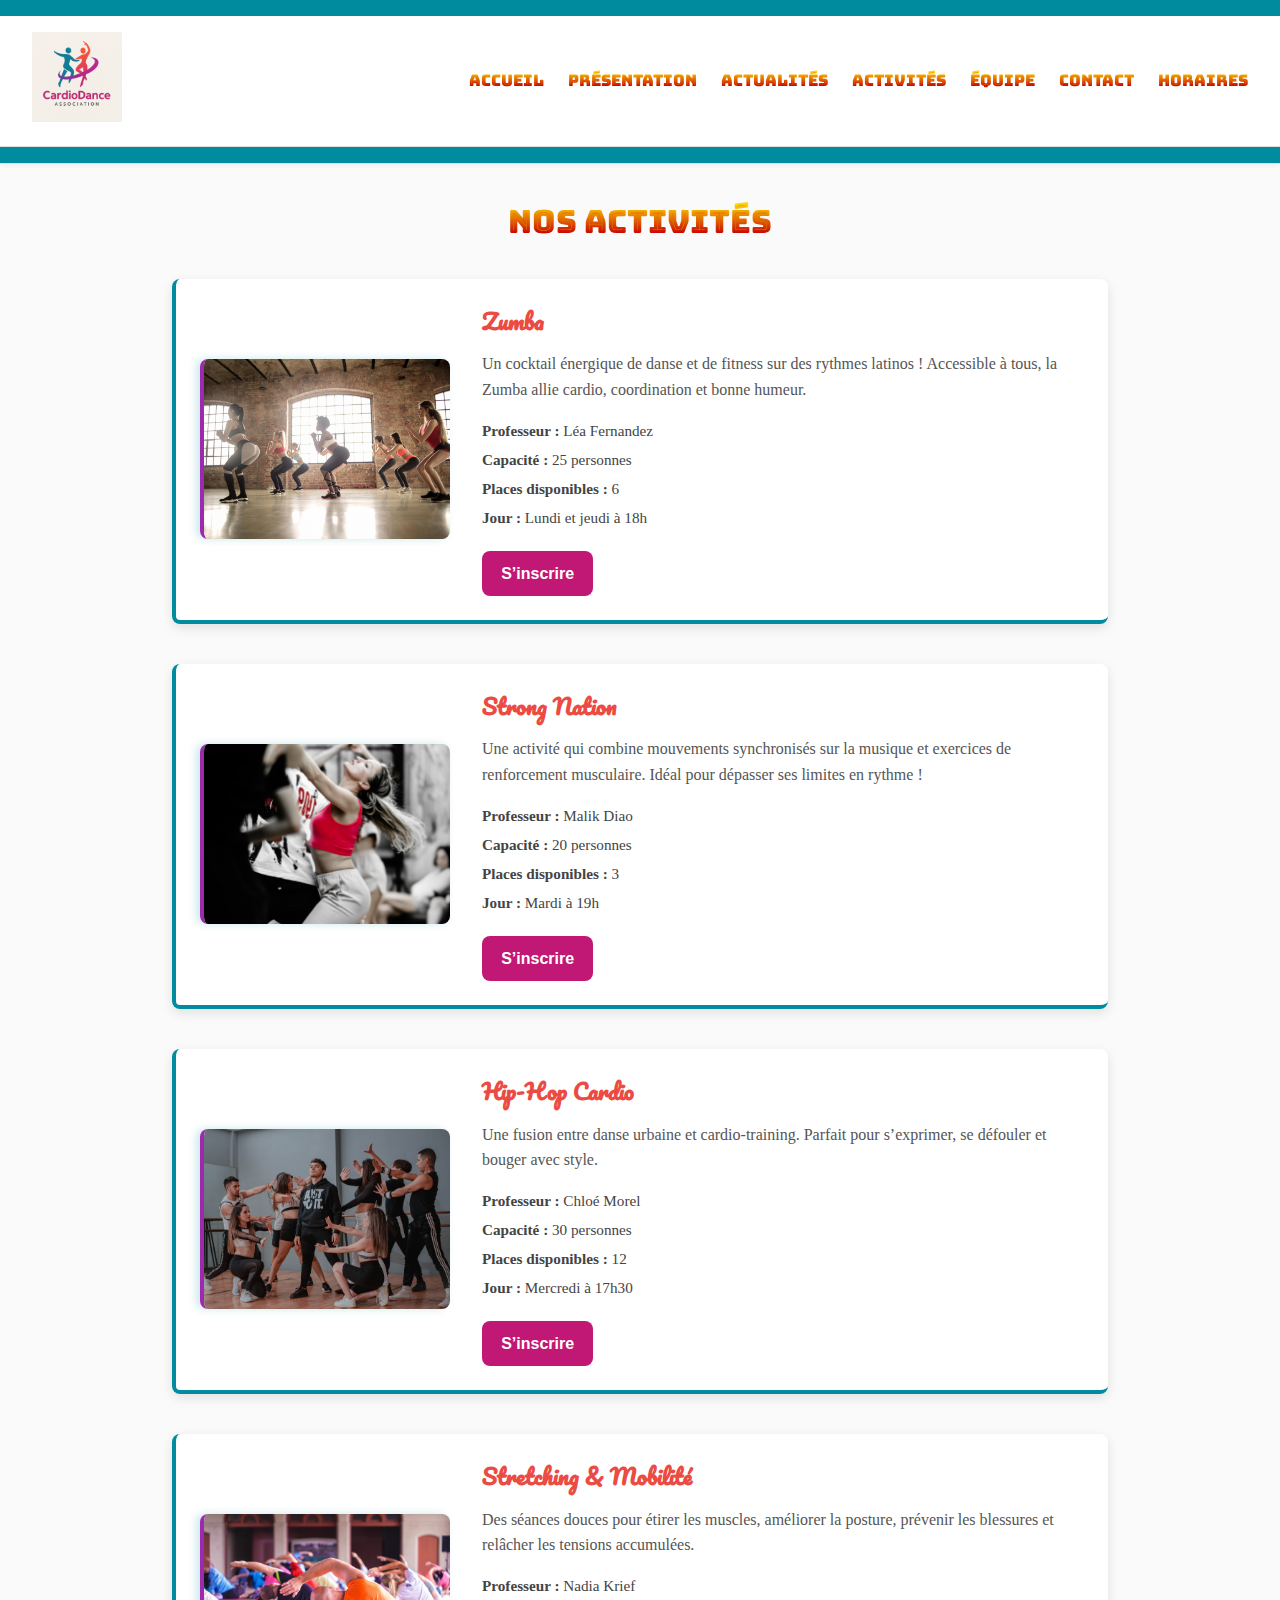
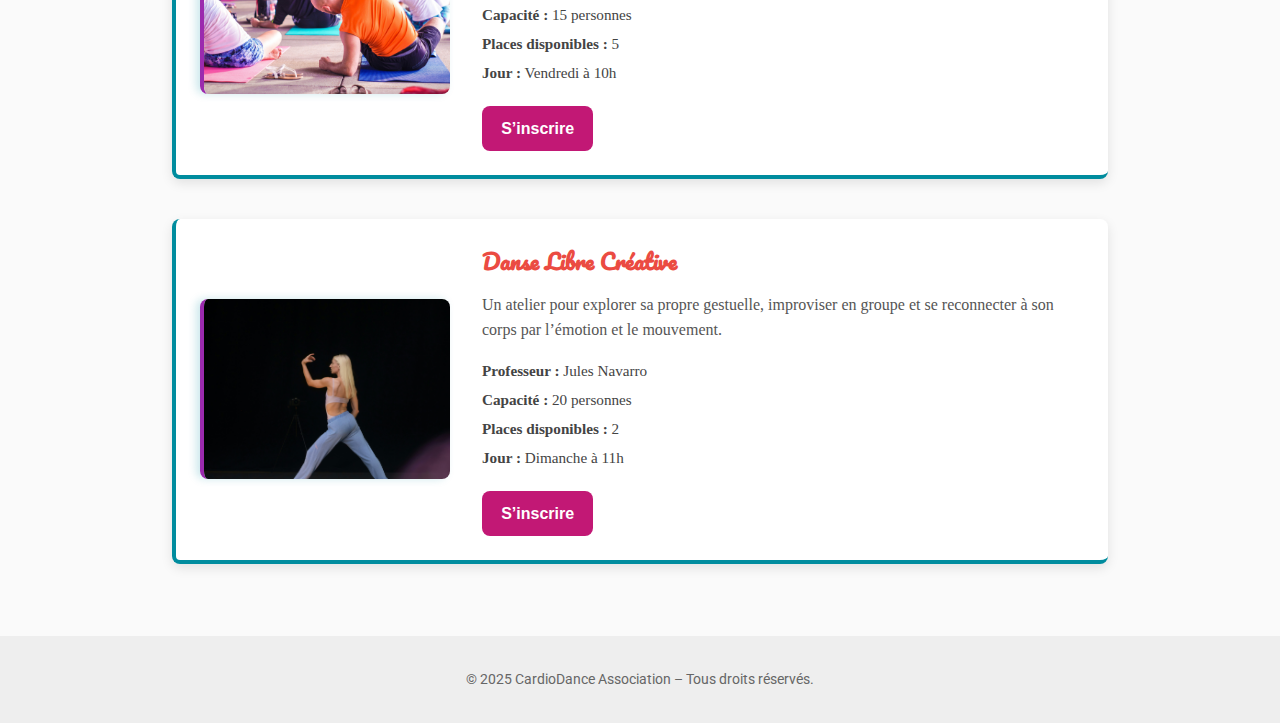
==== activites.html @ afa02e55 "Initial commit sit CardioDance" ====
<!DOCTYPE html>
<html lang="fr">
<head>
  <meta charset="UTF-8">
  <meta name="viewport" content="width=device-width, initial-scale=1.0">
  <title>Activités | CardioDance Association</title>
  <link rel="stylesheet" href="styles.css">
</head>
<body>

  <header>
    <div class="header-container">
      <a href="index.html" class="logo">
        <img src="logo.png" alt="Logo de l'association CardioDance">
      </a>
  
      <!-- Icône burger -->
      <div class="burger" id="burger">&#9776;</div>
  
      <!-- Menu -->
      <nav id="menu">
        <ul>
          <li><a href="index.html">Accueil</a></li>
          <li><a href="presentation.html">Présentation</a></li>
          <li><a href="actualites.html">Actualités</a></li>
          <li><a href="activites.html">Activités</a></li>
          <li><a href="equipe.html">Équipe</a></li>
          <li><a href="contact.html">Contact</a></li>
          <li><a href="horaire.html">Horaires</a></li>
        </ul>
      </nav>
    </div>
  </header>
  

  <main class="activites">
    <h1>Nos Activités</h1>
  
    <div class="activite" id="zumba">
      <img src="zumba.jpg" alt="Cours de Zumba">
      <div class="texte">
        <h2>Zumba</h2>
        <p>Un cocktail énergique de danse et de fitness sur des rythmes latinos ! Accessible à tous, la Zumba allie cardio, coordination et bonne humeur.</p>
        <ul>
          <li><strong>Professeur :</strong> Léa Fernandez</li>
          <li><strong>Capacité :</strong> 25 personnes</li>
          <li><strong>Places disponibles :</strong> 6</li>
          <li><strong>Jour :</strong> Lundi et jeudi à 18h</li>
        </ul>
        <a href="contact.html" class="btn-inscription">S’inscrire</a>
      </div>
    </div>
  
    <div class="activite" id="strong">
      <img src="strong.jpg" alt="Strong Nation">
      <div class="texte">
        <h2>Strong Nation</h2>
        <p>Une activité qui combine mouvements synchronisés sur la musique et exercices de renforcement musculaire. Idéal pour dépasser ses limites en rythme !</p>
        <ul>
          <li><strong>Professeur :</strong> Malik Diao</li>
          <li><strong>Capacité :</strong> 20 personnes</li>
          <li><strong>Places disponibles :</strong> 3</li>
          <li><strong>Jour :</strong> Mardi à 19h</li>
        </ul>
        <a href="contact.html" class="btn-inscription">S’inscrire</a>
      </div>
    </div>
  
    <div class="activite" id="hiphop">
      <img src="hiphop.jpg" alt="Hip-Hop Cardio">
      <div class="texte">
        <h2>Hip-Hop Cardio</h2>
        <p>Une fusion entre danse urbaine et cardio-training. Parfait pour s’exprimer, se défouler et bouger avec style.</p>
        <ul>
          <li><strong>Professeur :</strong> Chloé Morel</li>
          <li><strong>Capacité :</strong> 30 personnes</li>
          <li><strong>Places disponibles :</strong> 12</li>
          <li><strong>Jour :</strong> Mercredi à 17h30</li>
        </ul>
        <a href="contact.html" class="btn-inscription">S’inscrire</a>
      </div>
    </div>
  
    
<div class="activite" id="stretching">
      <img src="stretch.jpg" alt="Stretching & Mobilité">
      <div class="texte">
        <h2>Stretching & Mobilité</h2>
        <p>Des séances douces pour étirer les muscles, améliorer la posture, prévenir les blessures et relâcher les tensions accumulées.</p>
        <ul>
          <li><strong>Professeur :</strong> Nadia Krief</li>
          <li><strong>Capacité :</strong> 15 personnes</li>
          <li><strong>Places disponibles :</strong> 5</li>
          <li><strong>Jour :</strong> Vendredi à 10h</li>
        </ul>
        <a href="contact.html" class="btn-inscription">S’inscrire</a>
      </div>
    </div>
  
    <div class="activite" id="libre">
      <img src="danseLibre.jpg" alt="Danse Libre Créative">
      <div class="texte">
        <h2>Danse Libre Créative</h2>
        <p>Un atelier pour explorer sa propre gestuelle, improviser en groupe et se reconnecter à son corps par l’émotion et le mouvement.</p>
        <ul>
          <li><strong>Professeur :</strong> Jules Navarro</li>
          <li><strong>Capacité :</strong> 20 personnes</li>
          <li><strong>Places disponibles :</strong> 2</li>
          <li><strong>Jour :</strong> Dimanche à 11h</li>
        </ul>
        <a href="contact.html" class="btn-inscription">S’inscrire</a>
      </div>
    </div>
  
  </main>
  

  <footer>
    <p>&copy; 2025 CardioDance Association – Tous droits réservés.</p>
  </footer>
  <script>
    const burger = document.getElementById('burger');
    const menu = document.getElementById('menu');
  
    burger.addEventListener('click', () => {
      menu.classList.toggle('show');
    });
  </script>
</body>
</html>
---- styles.css ----
/* Importation des polices */
@import url('https://fonts.googleapis.com/css2?family=Bungee+Spice&family=Pacifico&family=Monoton&family=Roboto&display=swap');

 



* {
  margin: 0;
  padding: 0;
  box-sizing: border-box;
}

body {
  font-family: 'Roboto', sans-serif;
  background-color: #fafafa;
  color: #333;
  line-height: 1.6;
}

/* tête */
header {
  background-color: #008C9E;
  border-bottom: 1px solid #ddd;
  padding: 1rem 0;
  box-shadow: 0 2px 4px rgba(0,0,0,0.05);
}


.intro {
  text-align: center;
  padding: 4rem 2rem;
  background-color: #fafafa;
  border-top: 4px solid #ccc;
  border-bottom: 4px solid #ccc;
}

.intro h1 {
  font-size: 2.5rem;
  margin-bottom: 1rem;
  font-family: 'Bungee Spice', cursive;
  color: #C5297A;
}

.intro p {
  font-family: 'Bungee', cursive;
  max-width: 700px;
  margin: 0.5rem auto;
  font-size: 1.1rem;
}

/* btn "Lire plus" */
.read-more {
  display: inline-block;
  margin-top: 1.5rem;
  color: #C5297A;
  text-decoration: none;
  font-weight: bold;
  border-bottom: 2px solid transparent;
  transition: all 0.3s ease;
}

.read-more:hover {
  color: #EB4B42;
  border-color: #aaa;
}
.introduction h1 {
  font-size: 2.5rem;
  margin-bottom: 1rem;
  font-family: 'Bungee Spice', cursive;
  color: #C5297A;
}
.introduction {
  text-align: center;
  padding: 4rem 2rem;
  background-color: #fafafa;
  border-top: 4px solid #ccc;
  border-bottom: 4px solid #ccc;
}
.introduction p {
  font-family: 'Bungee', cursive;
  max-width: 700px;
  margin: 0.5rem auto;
  font-size: 1.1rem;
}

footer {
  text-align: center;
  padding: 2rem 1rem;
  background-color: #eee;
  font-size: 0.9rem;
  color: #666;
}
.header-container {
    display: flex;
    align-items: center;
    justify-content: space-between;
    padding: 1rem 2rem;
    background-color: #fff;
    border-bottom: 1px solid #ddd;
  }
  
  .logo img {
    height: 90px;
    max-width: 100%;
  }
  
  nav ul {
    list-style: none;
    display: flex;
    gap: 1.5rem;
    justify-content: center; /* Ajoute-le ici si tu veux centrer le menu */
  }
  
  nav a {
    text-decoration: none;
    color: #444;
    font-weight: bold;
    font-family: 'Bungee Spice', cursive;
    transition: color 0.3s;
  }
  
  nav a:hover {
    color: #999;
  }
  .actualites {
    max-width: 1000px;
    margin: 0 auto;
    padding: 2rem;
  }
  
  .actualites h1 {
    font-size: 2rem;
    margin-bottom: 2rem;
    text-align: center;
    font-family: 'Bungee Spice', sans-serif;
  }
  .actualites h2 {
    font-family: 'Pacifico', cursive ;
    color: #EB4B42;
  }
  .actualite {
    display: flex;
    align-items: flex-start;
    gap: 2rem;
    margin-bottom: 2.5rem;
    background-color: #fff;
    padding: 1.5rem;
    border-left: 4px solid #008C9E;
    border-bottom: 4px solid #008C9E;
    border-bottom-left-radius: 10px;
    border-top-left-radius: 10px;
    box-shadow: 0 4px 12px rgba(0,0,0,0.05);
  }
  .actualite-date {
    display: block;
    font-family: 'Roboto', sans-serif;
    font-size: 0.9rem;
    color: #888;
    margin-bottom: 0.5rem;
  }
  
  .actualite img {
    width: 250px;
    height: 180px;
    object-fit: cover;
    border-left: 4px solid #9B2AAE; 
    border-radius: 11px;
    flex-shrink: 0;
    padding-left: 4px; 
    box-shadow: -6px 4px 12px rgba(155, 42, 174, 0.2);
  }
  
  .actualite .texte,
  .activite .texte {
    flex: 1;
  }
  .pagination ul {
    list-style: none;
    text-align: center;
    margin-top: 2rem;
  }
  
  .pagination li {
    display: inline-block;
    margin: 0 0.25rem;
  }
  
  .pagination a {
    display: block;
    padding: 0.5rem 0.75rem;
    font-family: 'Roboto', sans-serif;
    color: #008C9E;
    text-decoration: none;
    border: 1px solid #ddd;
    border-radius: 4px;
    transition: background 0.2s, color 0.2s;
  }
  
  .pagination a:hover {
    background-color: #f0f0f0;
  }
  
  .pagination a.active {
    background-color: #008C9E;
    color: #fff;
    border-color: #008C9E;
  }
  
  
  @media screen and (max-width: 768px) {
    .actualite,
    .activite {
      flex-direction: column;
      align-items: center;
      text-align: center;
    }
  
    .actualite img,
    .activite img {
      width: 100%;
      height: auto;
    }
  
    .actualite .texte {
      margin-top: 1rem;
      text-align: left;
      padding: 0 1rem;
    }
  
    .actualite h2 {
      font-family: 'Pacifico', cursive;
      font-size: 1.8rem;
      color: #c21875;
      margin-bottom: 1rem;
    }
    
  }
  
  
  .actualite p {
    font-family: 'Bungee', cursive;
    font-size: 1rem;
    color: #555;
  }
  
  .activites {
    max-width: 1000px;
    margin: 0 auto;
    padding: 2rem;
  }
  
  .activites h1 {
    font-size: 2rem;
    margin-bottom: 2rem;
    text-align: center;
    font-family: 'Bungee Spice', cursive;
    color: #222;
  }
  
  .activite {
    display: flex;
    align-items: center; 
    gap: 2rem;
    margin-bottom: 2.5rem;
    background-color: #fff;
    padding: 1.5rem;
    border-left: 4px solid #008C9E;
    border-bottom: 4px solid #008C9E;
    border-radius: 8px;
    box-shadow: 0 4px 12px rgba(0, 0, 0, 0.1);
  }
  
  .activite img {
    width: 250px;
    height: 180px;
    object-fit: cover;
    border-left: 4px solid #9B2AAE; 
    border-radius: 8px;
    flex-shrink: 0;
    box-shadow: -4px 0 8px rgba(0, 140, 158, 0.2); 
  }
 
  
  
  .activite h2 {
    font-size: 1.4rem;
    margin-bottom: 0.8rem;
    font-family: 'Pacifico', cursive;
    color: #EB4B42;
  }
  
  .activite p {
    font-size: 1rem;
    font-family: 'bungee', cursive;
    color: #555;
  }
  
  .texte ul {
    list-style: none;
    padding: 0;
    margin-top: 1rem;
  }
  
  .texte ul li {
    font-family: 'Bungee', cursive;
    font-size: 0.95rem;
    color: #444;
    margin-bottom: 0.3rem;
  }
  :root {
    --couleur-principale: #c21875;
    --couleur-principale-hover: #a0105f;
  }
  
  .btn-inscription {
    display: inline-block;
    margin-top: 1rem;
    padding: 0.6rem 1.2rem;
    background-color: var(--couleur-principale);
    color: #fff;
    text-decoration: none;
    border-radius: 8px;
    font-weight: bold;
    font-family: 'Montserrat', sans-serif;
    transition: background-color 0.3s ease;
  }
  
  .btn-inscription:hover {
    background-color: #EB4B42;
  }
  .equipe {
    max-width: 1000px;
    margin: 0 auto;
    padding: 2rem;
    text-align: center;
  }
  .equipe h1 {
    font-family: 'Bungee Spice', cursive;
  }
  .equipe h3 {
    font-family: 'Pacifico', cursive;
    color: #EB4B42;
  }
  .equipe p {
    font-family: 'Bungee', cursive;
  }
  .grille-equipe {
    display: grid;
    grid-template-columns: repeat(auto-fit, minmax(250px, 1fr));
    gap: 2rem;
  }
  
  .membre {
    background-color: #fff;
    padding: 1rem;
    border-left: 4px solid #008C9E;
    border-bottom: 4px solid #008C9E;
    border-radius: 10px;
    cursor: pointer;
    box-shadow: 0 2px 6px rgba(0,0,0,0.05);
    transition: transform 0.2s;
  }
  
  .membre:hover {
    transform: scale(1.03);
  }
  
  .membre img {
    width: 100%;
    height: 250px;
    object-fit: cover;
    border-bottom: 4px solid #9B2AAE;
    border-radius: 8px;
    box-shadow: 0 4px 12px rgba(0, 0, 0, 0.1);
  }
  
  .modal {
    position: fixed;
    top: 0; left: 0; right: 0; bottom: 0;
    background-color: rgba(0,0,0,0.6);
    display: none;
    justify-content: center;
    align-items: center;
    z-index: 9999;
  }
  
  .modal-content {
    background: white;
    padding: 2rem;
    max-width: 600px;
    border-left: 4px solid #008C9E;
    border-bottom: 4px solid #008C9E;
    border-radius: 12px;
    position: relative;
    text-align: center;
    animation: fadeIn 0.3s ease-in-out;
  }
  
  .modal-content img {
    width: 100%;
    max-height: 300px;
    object-fit: cover;
    border-left: 4px solid #9B2AAE;
    border-radius: 10px;
    margin-bottom: 1rem;
    box-shadow: 0 4px 12px rgba(0, 0, 0, 0.1);
  }
  
  .modal-content h2 {
    margin: 0.5rem 0;
    font-family: 'Pacifico', cursive;
    color: var(--couleur-principale);
  }
  .modal-content p {
    font-family: 'Bungee', cursive;
  }
  
  .close {
    position: absolute;
    top: 10px;
    right: 20px;
    font-size: 2rem;
    cursor: pointer;
    color: #888;
  }
  
  @keyframes fadeIn {
    from { opacity: 0; transform: scale(0.95); }
    to { opacity: 1; transform: scale(1); }
  }
  .video-accueil {
    max-width: 600px;
    margin: 2rem auto;
    border: 8px solid #008C9E; 
    border-radius: 12px;
    overflow: hidden;
    box-shadow: 0 4px 12px rgba(0, 0, 0, 0.1);
  }
  
  .video-accueil video {
    width: 100%;
    height: auto;
    display: block;
  }
  .contact {
    max-width: 1000px;
    margin: 0 auto;
    padding: 2rem;
  }
  
  .contact h1 {
    text-align: center;
    margin-bottom: 2rem;
    font-family: 'Bungee Spice', cursive;
    color: #222;
  }
  
  .contact-container {
    display: flex;
    flex-wrap: wrap;
    gap: 2rem;
    justify-content: space-between;
  }
  
  .formulaire-contact {
    flex: 1;
    min-width: 300px;
    display: flex;
    flex-direction: column;
  }
  
  .formulaire-contact label {
    margin: 0.5rem 0 0.2rem;
    font-weight: bold;
  }
  
  .formulaire-contact input,
  .formulaire-contact textarea {
    padding: 0.6rem;
    border: 1px solid #ccc;
    border-radius: 8px;
    font-family: 'Roboto', sans-serif;
  }
  
  .formulaire-contact button {
    margin-top: 1rem;
    padding: 0.7rem;
    background-color: var(--couleur-principale);
    color: white;
    border: none;
    border-radius: 8px;
    font-weight: bold;
    cursor: pointer;
    transition: background-color 0.3s ease;
  }
  
  .formulaire-contact button:hover {
    background-color: #EB4B42;
  }
  
  .infos-contact {
    flex: 1;
    min-width: 300px;
  }
  
  .map-container {
    margin-top: 1rem;
      border-left: 4px solid #008C9E;
  border-bottom: 4px solid #008C9E;
    border-radius: 10px;
    overflow: hidden;
    box-shadow: 0 2px 8px rgba(0,0,0,0.1);
  }
  .planning {
    max-width: 1000px;
    margin: 0 auto;
    padding: 2rem;
    text-align: center;
  }
  
  .planning h1 {
    font-family: 'Bungee Spice', cursive;
    color: #222;
    margin-bottom: 2rem;
  }
  
  .planning-grille {
    display: grid;
    grid-template-columns: repeat(auto-fit, minmax(250px, 1fr));
    gap: 1.5rem;
  }
  
  .jour {
    background-color: #fff;
    border-left: 4px solid #008C9E;
    border-bottom: 4px solid #008C9E;
    border-radius: 12px;
    box-shadow: 0 2px 10px rgba(0,0,0,0.05);
    padding: 1.5rem;
    display: flex;
    flex-direction: column;
    justify-content: space-between;
  }
  
  .jour h2 {
    font-size: 1.2rem;
    color: var(--couleur-principale);
    font-family: 'Montserrat', sans-serif;
    margin-bottom: 0.5rem;
  }
  
  .jour p {
    color: #555;
    margin-bottom: 1rem;
  }
  
  .btn-jour {
    padding: 0.5rem 1rem;
    background-color: var(--couleur-principale);
    color: white;
    text-decoration: none;
    border-radius: 8px;
    font-weight: bold;
    transition: background-color 0.3s ease;
  }
  
  .btn-jour:hover {
    background-color: var(--couleur-principale-hover);
  }
  .burger {
    display: none;
    font-size: 2rem;
    cursor: pointer;
    color: var(--couleur-principale);
  }
  
  /* Par défaut, le menu est visible */
  nav ul {
    display: flex;
    gap: 1.5rem;
    list-style: none;
  }
  
  /* Responsive burger menu */
  @media screen and (max-width: 768px) {
    .burger {
      display: block;
    }
  
    nav {
      display: none;
      width: 100%;
    }
  
    nav.show {
      display: block;
    }
  
    nav ul {
      flex-direction: column;
      align-items: center;
      padding: 1rem 0;
    }
  
    .header-container {
      flex-direction: column;
      align-items: center;
    }
  }
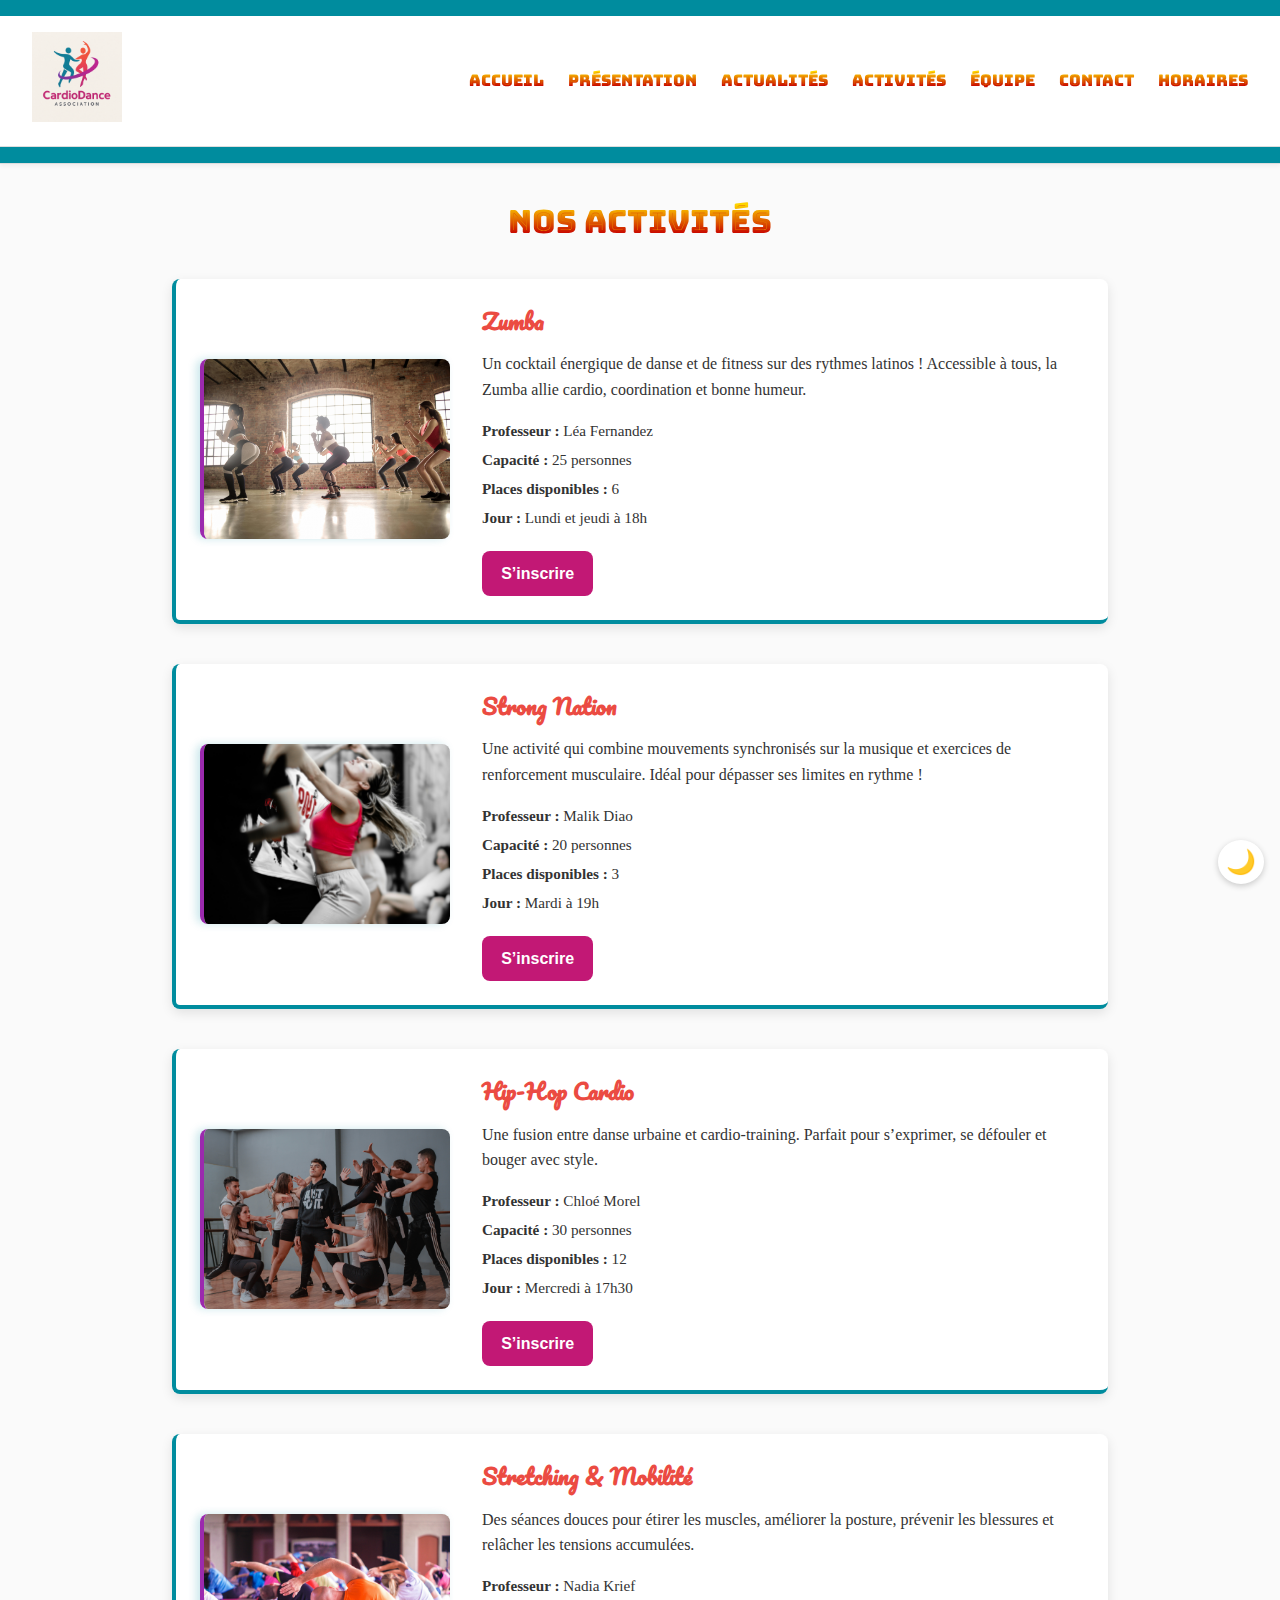
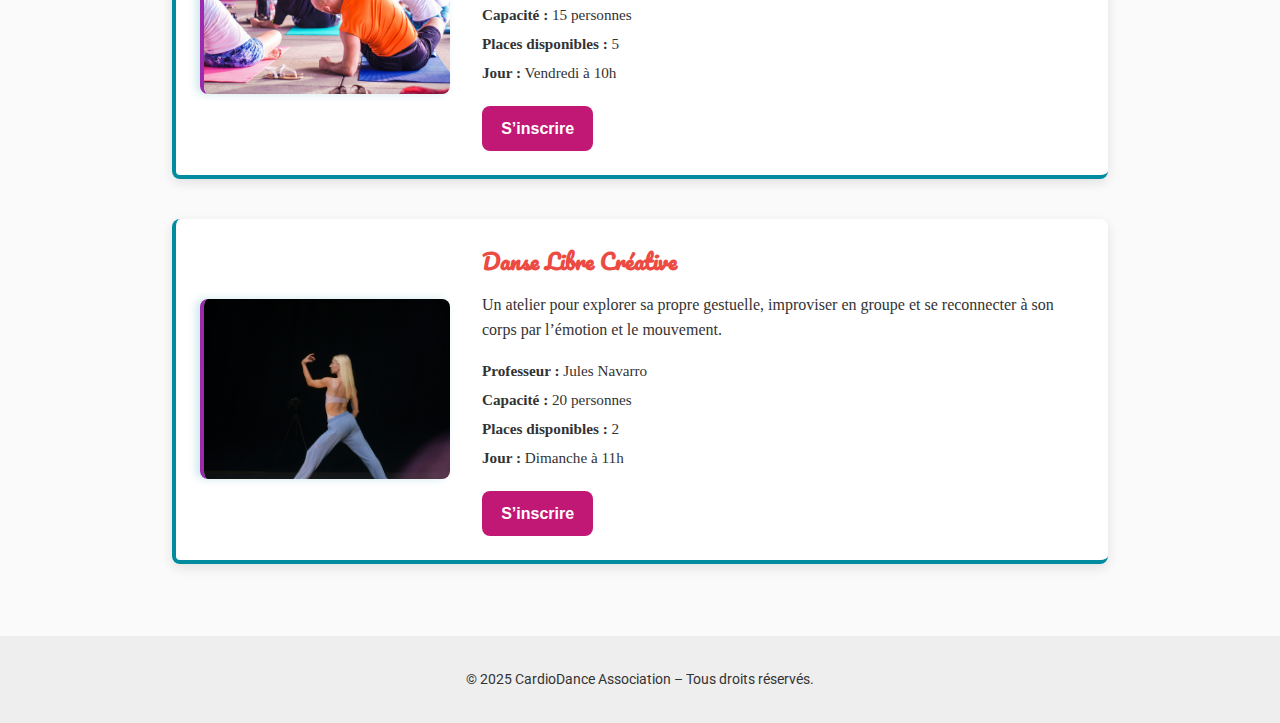
==== commit 5e74a17e: "pagination, mode sombre et correction version mobile" ====
--- a/activites.html
+++ b/activites.html
@@ -4,12 +4,16 @@
   <meta charset="UTF-8">
   <meta name="viewport" content="width=device-width, initial-scale=1.0">
   <title>Activités | CardioDance Association</title>
+  <link href="https://fonts.googleapis.com/css2?family=Bungee+Spice&family=Pacifico&family=Monoton&family=Roboto&display=swap" rel="stylesheet">
   <link rel="stylesheet" href="styles.css">
 </head>
 <body>
 
   <header>
     <div class="header-container">
+
+      <button id="theme-toggle" aria-label="Basculer le thème">🌙</button>
+
       <a href="index.html" class="logo">
         <img src="logo.png" alt="Logo de l'association CardioDance">
       </a>
@@ -126,5 +130,7 @@
       menu.classList.toggle('show');
     });
   </script>
+
+<script src="theme.js"></script>
 </body>
 </html>
--- a/styles.css
+++ b/styles.css
@@ -1,9 +1,37 @@
-/* Importation des polices */
 @import url('https://fonts.googleapis.com/css2?family=Bungee+Spice&family=Pacifico&family=Monoton&family=Roboto&display=swap');
 
  
 
 
+:root {
+  --rose-cardio:           #C5297A;
+  --rouge-vif:             #EB4B42;
+  --turquoise:             #008C9E;
+  --violet:                #9B2AAE;
+
+  --couleur-principale:       #c21875;
+  --couleur-principale-hover: #a0105f;
+
+  --border:       #aaa;
+  --border-light: #ddd;
+  --border-muted: #f0f0f0;
+  --text-muted:   #888;
+
+  --bg:        #fafafa;
+  --text:      #333;
+  --header-bg: var(--turquoise);
+  --card-bg:   #fff;
+  --footer-bg: #eee;
+  /* tu peux ajouter ici d’autres variables comme --border, --shadow, etc. */
+}
+
+.dark-mode {
+  --bg:        #1e1e1e;
+  --text:      #eee;
+  --header-bg: #005f6b;
+  --card-bg:   #2a2a2a;
+  --footer-bg: #222;
+}
 
 * {
   margin: 0;
@@ -13,15 +41,15 @@
 
 body {
   font-family: 'Roboto', sans-serif;
-  background-color: #fafafa;
-  color: #333;
+  background-color: var(--bg);
+  color: var(--text);
   line-height: 1.6;
 }
 
 /* tête */
 header {
-  background-color: #008C9E;
-  border-bottom: 1px solid #ddd;
+  background-color: var(--header-bg);
+  border-bottom: 1px solid var(--border-light);
   padding: 1rem 0;
   box-shadow: 0 2px 4px rgba(0,0,0,0.05);
 }
@@ -30,16 +58,16 @@
 .intro {
   text-align: center;
   padding: 4rem 2rem;
-  background-color: #fafafa;
-  border-top: 4px solid #ccc;
-  border-bottom: 4px solid #ccc;
+  background-color: var(--card-bg);
+  border-top: 4px solid var(--border);
+  border-bottom: 4px solid var(--border);
 }
 
 .intro h1 {
   font-size: 2.5rem;
   margin-bottom: 1rem;
   font-family: 'Bungee Spice', cursive;
-  color: #C5297A;
+  color: var(--rose-cardio);
 }
 
 .intro p {
@@ -53,7 +81,7 @@
 .read-more {
   display: inline-block;
   margin-top: 1.5rem;
-  color: #C5297A;
+  color: var(--rose-cardio);
   text-decoration: none;
   font-weight: bold;
   border-bottom: 2px solid transparent;
@@ -61,21 +89,22 @@
 }
 
 .read-more:hover {
-  color: #EB4B42;
-  border-color: #aaa;
+  color: var(--rouge-vif);
+  border-color: var(--border);
+}
+
+.introduction {
+  text-align: center;
+  padding: 4rem 2rem;
+  background-color: var(--bg);
+  border-top: 4px solid var(--border);
+  border-bottom: 4px solid var(--border);
 }
 .introduction h1 {
   font-size: 2.5rem;
   margin-bottom: 1rem;
   font-family: 'Bungee Spice', cursive;
-  color: #C5297A;
-}
-.introduction {
-  text-align: center;
-  padding: 4rem 2rem;
-  background-color: #fafafa;
-  border-top: 4px solid #ccc;
-  border-bottom: 4px solid #ccc;
+  color: var(--rose-cardio);
 }
 .introduction p {
   font-family: 'Bungee', cursive;
@@ -87,17 +116,17 @@
 footer {
   text-align: center;
   padding: 2rem 1rem;
-  background-color: #eee;
+  background-color: var(--footer-bg);
   font-size: 0.9rem;
-  color: #666;
+  color: var(--text);
 }
 .header-container {
     display: flex;
     align-items: center;
     justify-content: space-between;
     padding: 1rem 2rem;
-    background-color: #fff;
-    border-bottom: 1px solid #ddd;
+    background-color: var(--card-bg);
+    border-bottom: 1px solid var(--border-light);
   }
   
   .logo img {
@@ -109,12 +138,12 @@
     list-style: none;
     display: flex;
     gap: 1.5rem;
-    justify-content: center; /* Ajoute-le ici si tu veux centrer le menu */
+    justify-content: center; 
   }
   
   nav a {
     text-decoration: none;
-    color: #444;
+    color: var(--text);
     font-weight: bold;
     font-family: 'Bungee Spice', cursive;
     transition: color 0.3s;
@@ -134,20 +163,21 @@
     margin-bottom: 2rem;
     text-align: center;
     font-family: 'Bungee Spice', sans-serif;
+    color: var(--text);
   }
   .actualites h2 {
     font-family: 'Pacifico', cursive ;
-    color: #EB4B42;
+    color: var(--rouge-vif);
   }
   .actualite {
     display: flex;
     align-items: flex-start;
     gap: 2rem;
     margin-bottom: 2.5rem;
-    background-color: #fff;
+    background-color: var(--card-bg);
     padding: 1.5rem;
-    border-left: 4px solid #008C9E;
-    border-bottom: 4px solid #008C9E;
+    border-left: 4px solid var(--turquoise);
+    border-bottom: 4px solid var(--turquoise);
     border-bottom-left-radius: 10px;
     border-top-left-radius: 10px;
     box-shadow: 0 4px 12px rgba(0,0,0,0.05);
@@ -156,7 +186,7 @@
     display: block;
     font-family: 'Roboto', sans-serif;
     font-size: 0.9rem;
-    color: #888;
+    color: var(--text-muted);
     margin-bottom: 0.5rem;
   }
   
@@ -164,7 +194,7 @@
     width: 250px;
     height: 180px;
     object-fit: cover;
-    border-left: 4px solid #9B2AAE; 
+    border-left: 4px solid var(--violet); 
     border-radius: 11px;
     flex-shrink: 0;
     padding-left: 4px; 
@@ -190,21 +220,21 @@
     display: block;
     padding: 0.5rem 0.75rem;
     font-family: 'Roboto', sans-serif;
-    color: #008C9E;
+    color: var(--turquoise);
     text-decoration: none;
-    border: 1px solid #ddd;
+    border: 1px solid var(--border-light);
     border-radius: 4px;
     transition: background 0.2s, color 0.2s;
   }
   
   .pagination a:hover {
-    background-color: #f0f0f0;
+    background-color: var(--border-muted);
   }
   
   .pagination a.active {
-    background-color: #008C9E;
-    color: #fff;
-    border-color: #008C9E;
+    background-color: var(--turquoise);
+    color: var(--card-bg);
+    border-color: var(--turquoise);
   }
   
   
@@ -231,7 +261,7 @@
     .actualite h2 {
       font-family: 'Pacifico', cursive;
       font-size: 1.8rem;
-      color: #c21875;
+      color:var(--rose-cardio);
       margin-bottom: 1rem;
     }
     
@@ -241,7 +271,7 @@
   .actualite p {
     font-family: 'Bungee', cursive;
     font-size: 1rem;
-    color: #555;
+    color: var(--text);
   }
   
   .activites {
@@ -255,7 +285,7 @@
     margin-bottom: 2rem;
     text-align: center;
     font-family: 'Bungee Spice', cursive;
-    color: #222;
+    color: var(--text);
   }
   
   .activite {
@@ -263,10 +293,10 @@
     align-items: center; 
     gap: 2rem;
     margin-bottom: 2.5rem;
-    background-color: #fff;
+    background-color:var(--card-bg);
     padding: 1.5rem;
-    border-left: 4px solid #008C9E;
-    border-bottom: 4px solid #008C9E;
+    border-left: 4px solid var(--turquoise);
+    border-bottom: 4px solid var(--turquoise);
     border-radius: 8px;
     box-shadow: 0 4px 12px rgba(0, 0, 0, 0.1);
   }
@@ -275,7 +305,7 @@
     width: 250px;
     height: 180px;
     object-fit: cover;
-    border-left: 4px solid #9B2AAE; 
+    border-left: 4px solid var(--violet); 
     border-radius: 8px;
     flex-shrink: 0;
     box-shadow: -4px 0 8px rgba(0, 140, 158, 0.2); 
@@ -287,13 +317,13 @@
     font-size: 1.4rem;
     margin-bottom: 0.8rem;
     font-family: 'Pacifico', cursive;
-    color: #EB4B42;
+    color: var(--rouge-vif);
   }
   
   .activite p {
     font-size: 1rem;
     font-family: 'bungee', cursive;
-    color: #555;
+    color: var(--text);
   }
   
   .texte ul {
@@ -305,20 +335,17 @@
   .texte ul li {
     font-family: 'Bungee', cursive;
     font-size: 0.95rem;
-    color: #444;
+    color: var(--text);
     margin-bottom: 0.3rem;
   }
-  :root {
-    --couleur-principale: #c21875;
-    --couleur-principale-hover: #a0105f;
-  }
+
   
   .btn-inscription {
     display: inline-block;
     margin-top: 1rem;
     padding: 0.6rem 1.2rem;
     background-color: var(--couleur-principale);
-    color: #fff;
+    color: var(--card-bg);
     text-decoration: none;
     border-radius: 8px;
     font-weight: bold;
@@ -327,23 +354,26 @@
   }
   
   .btn-inscription:hover {
-    background-color: #EB4B42;
+    background-color: var(--rouge-vif);
   }
   .equipe {
     max-width: 1000px;
     margin: 0 auto;
     padding: 2rem;
     text-align: center;
+    background-color: var(--bg);
   }
   .equipe h1 {
     font-family: 'Bungee Spice', cursive;
+    color: var(--rose-cardio);
   }
   .equipe h3 {
     font-family: 'Pacifico', cursive;
-    color: #EB4B42;
+    color: var(--rouge-vif);
   }
   .equipe p {
     font-family: 'Bungee', cursive;
+    color: var(--text);
   }
   .grille-equipe {
     display: grid;
@@ -352,10 +382,10 @@
   }
   
   .membre {
-    background-color: #fff;
+    background-color: var(--card-bg);
     padding: 1rem;
-    border-left: 4px solid #008C9E;
-    border-bottom: 4px solid #008C9E;
+    border-left: 4px solid var(--turquoise);
+  border-bottom: 4px solid var(--turquoise);
     border-radius: 10px;
     cursor: pointer;
     box-shadow: 0 2px 6px rgba(0,0,0,0.05);
@@ -370,7 +400,7 @@
     width: 100%;
     height: 250px;
     object-fit: cover;
-    border-bottom: 4px solid #9B2AAE;
+    border-bottom: 4px solid var(--violet);
     border-radius: 8px;
     box-shadow: 0 4px 12px rgba(0, 0, 0, 0.1);
   }
@@ -386,11 +416,11 @@
   }
   
   .modal-content {
-    background: white;
+    background: var(--card-bg);
     padding: 2rem;
     max-width: 600px;
-    border-left: 4px solid #008C9E;
-    border-bottom: 4px solid #008C9E;
+    border-left: 4px solid var(--turquoise);
+    border-bottom: 4px solid var(--turquoise);
     border-radius: 12px;
     position: relative;
     text-align: center;
@@ -401,7 +431,7 @@
     width: 100%;
     max-height: 300px;
     object-fit: cover;
-    border-left: 4px solid #9B2AAE;
+    border-left: 4px solid var(--violet);
     border-radius: 10px;
     margin-bottom: 1rem;
     box-shadow: 0 4px 12px rgba(0, 0, 0, 0.1);
@@ -410,10 +440,11 @@
   .modal-content h2 {
     margin: 0.5rem 0;
     font-family: 'Pacifico', cursive;
-    color: var(--couleur-principale);
+    color: var(--rose-cardio);
   }
   .modal-content p {
     font-family: 'Bungee', cursive;
+    color: var(--text);
   }
   
   .close {
@@ -422,7 +453,7 @@
     right: 20px;
     font-size: 2rem;
     cursor: pointer;
-    color: #888;
+    color: var(--text);
   }
   
   @keyframes fadeIn {
@@ -432,7 +463,7 @@
   .video-accueil {
     max-width: 600px;
     margin: 2rem auto;
-    border: 8px solid #008C9E; 
+    border: 8px solid var(--turquoise); 
     border-radius: 12px;
     overflow: hidden;
     box-shadow: 0 4px 12px rgba(0, 0, 0, 0.1);
@@ -447,13 +478,14 @@
     max-width: 1000px;
     margin: 0 auto;
     padding: 2rem;
+    background-color: var(--bg);
   }
   
   .contact h1 {
     text-align: center;
     margin-bottom: 2rem;
     font-family: 'Bungee Spice', cursive;
-    color: #222;
+    color: var(--text);
   }
   
   .contact-container {
@@ -473,21 +505,24 @@
   .formulaire-contact label {
     margin: 0.5rem 0 0.2rem;
     font-weight: bold;
+    color: var(--text);
   }
   
   .formulaire-contact input,
   .formulaire-contact textarea {
     padding: 0.6rem;
-    border: 1px solid #ccc;
+    border: 1px solid var(--border);
     border-radius: 8px;
     font-family: 'Roboto', sans-serif;
+    background-color: var(--card-bg);
+    color: var(--text);
   }
   
   .formulaire-contact button {
     margin-top: 1rem;
     padding: 0.7rem;
     background-color: var(--couleur-principale);
-    color: white;
+    color: var(--card-bg);
     border: none;
     border-radius: 8px;
     font-weight: bold;
@@ -496,7 +531,7 @@
   }
   
   .formulaire-contact button:hover {
-    background-color: #EB4B42;
+    background-color: var(--couleur-principale-hover);
   }
   
   .infos-contact {
@@ -506,8 +541,8 @@
   
   .map-container {
     margin-top: 1rem;
-      border-left: 4px solid #008C9E;
-  border-bottom: 4px solid #008C9E;
+    border-left: 4px solid var(--turquoise);
+    border-bottom: 4px solid var(--turquoise);
     border-radius: 10px;
     overflow: hidden;
     box-shadow: 0 2px 8px rgba(0,0,0,0.1);
@@ -517,11 +552,12 @@
     margin: 0 auto;
     padding: 2rem;
     text-align: center;
+    background-color: var(--bg);
   }
   
   .planning h1 {
     font-family: 'Bungee Spice', cursive;
-    color: #222;
+    color: var(--text);
     margin-bottom: 2rem;
   }
   
@@ -532,9 +568,9 @@
   }
   
   .jour {
-    background-color: #fff;
-    border-left: 4px solid #008C9E;
-    border-bottom: 4px solid #008C9E;
+    background-color: var(--card-bg);
+    border-left: 4px solid var(--turquoise);
+    border-bottom: 4px solid var(--turquoise);
     border-radius: 12px;
     box-shadow: 0 2px 10px rgba(0,0,0,0.05);
     padding: 1.5rem;
@@ -551,14 +587,14 @@
   }
   
   .jour p {
-    color: #555;
+    color: var(--text);
     margin-bottom: 1rem;
   }
   
   .btn-jour {
     padding: 0.5rem 1rem;
     background-color: var(--couleur-principale);
-    color: white;
+    color: var(--card-bg);
     text-decoration: none;
     border-radius: 8px;
     font-weight: bold;
@@ -575,14 +611,14 @@
     color: var(--couleur-principale);
   }
   
-  /* Par défaut, le menu est visible */
+  
   nav ul {
     display: flex;
     gap: 1.5rem;
     list-style: none;
   }
   
-  /* Responsive burger menu */
+  
   @media screen and (max-width: 768px) {
     .burger {
       display: block;
@@ -607,4 +643,17 @@
       flex-direction: column;
       align-items: center;
     }
-  }    +  }    
+  #theme-toggle {
+    position: fixed;
+    bottom: 1rem;       
+    right: 1rem;      
+    background: var(--card-bg);  
+    border: none;
+    font-size: 1.5rem;
+    padding: 0.5rem;
+    border-radius: 50%;
+    box-shadow: 0 2px 6px rgba(0,0,0,0.2);
+    cursor: pointer;
+    z-index: 1000;     
+  }
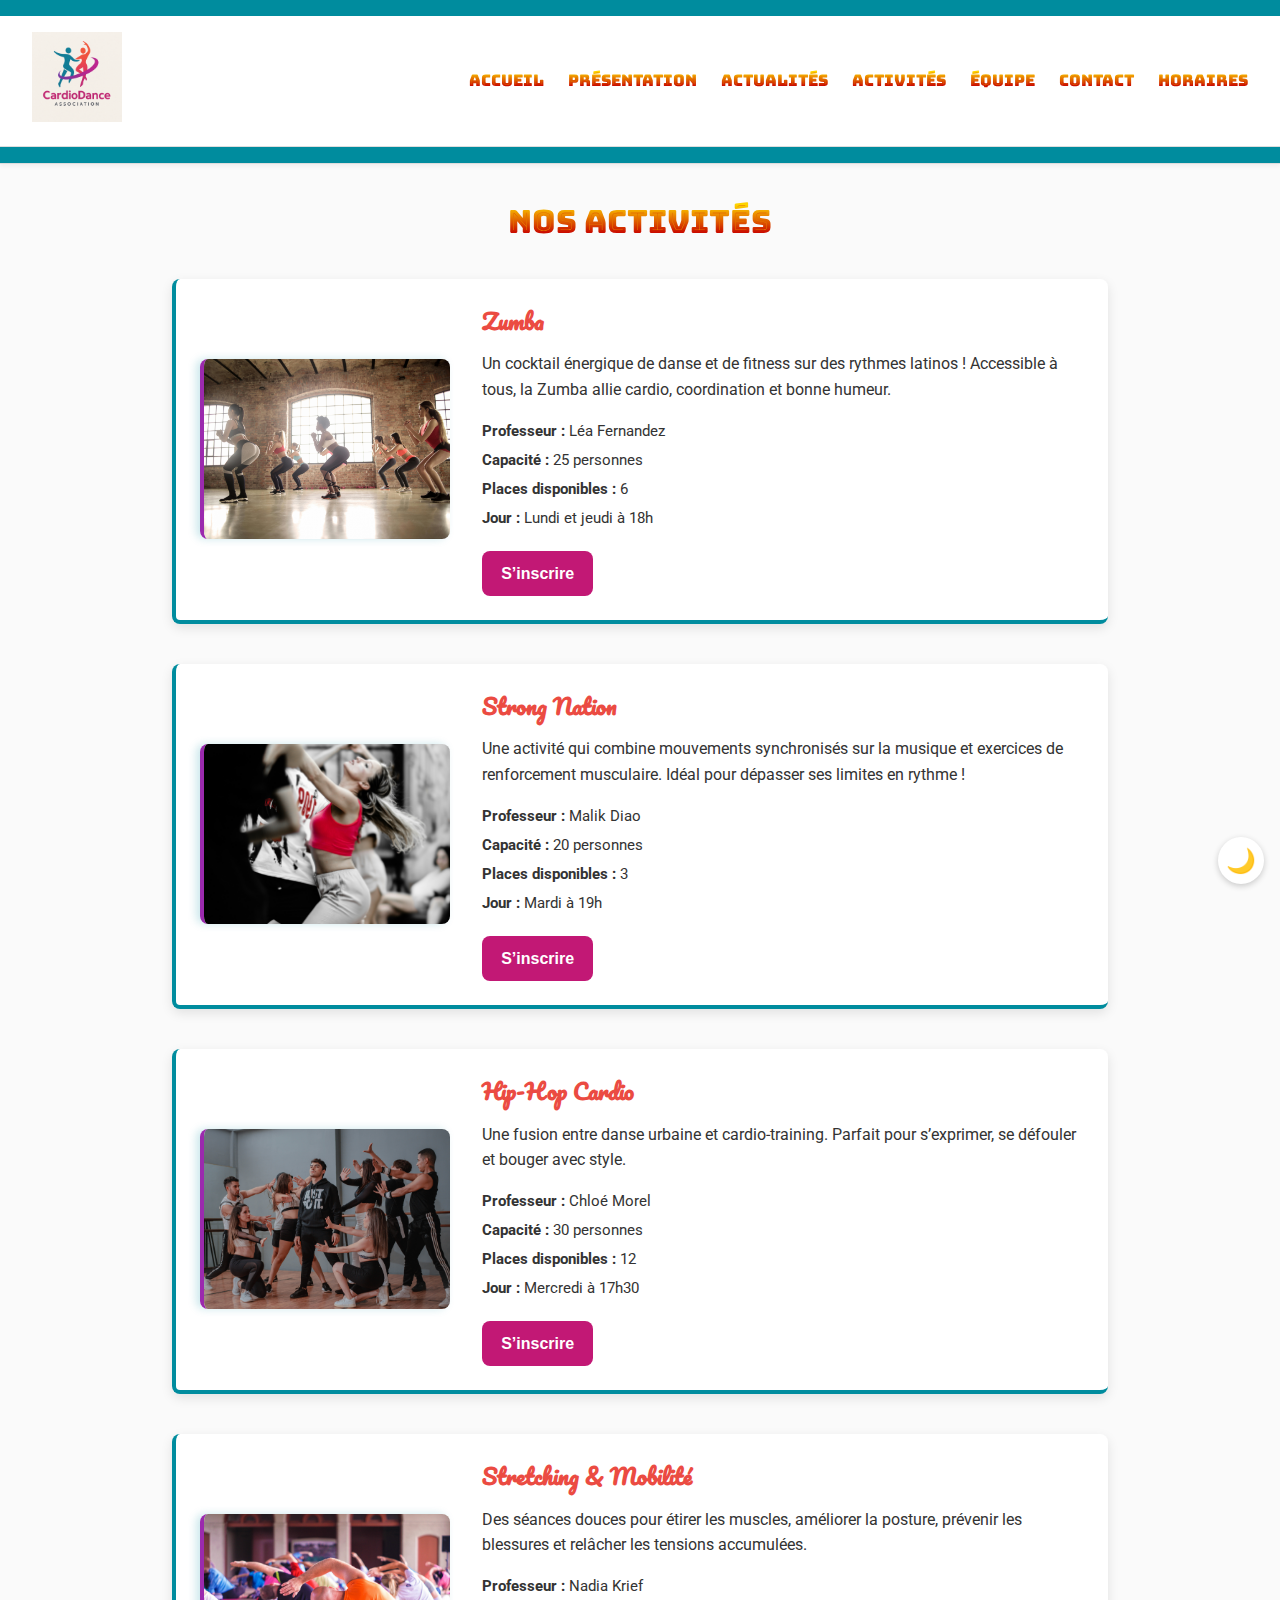
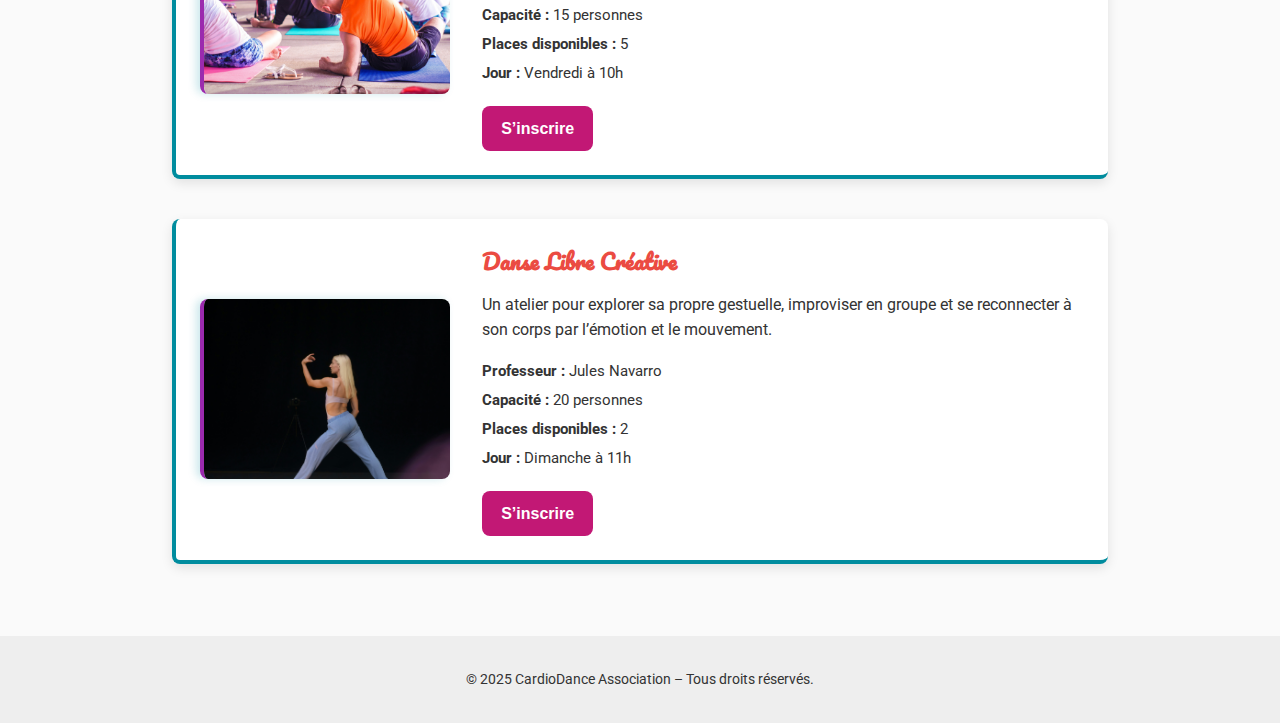
==== commit 908c5fc3: "mise à jour styles et fix menu mobile" ====
--- a/activites.html
+++ b/activites.html
@@ -4,7 +4,7 @@
   <meta charset="UTF-8">
   <meta name="viewport" content="width=device-width, initial-scale=1.0">
   <title>Activités | CardioDance Association</title>
-  <link href="https://fonts.googleapis.com/css2?family=Bungee+Spice&family=Pacifico&family=Monoton&family=Roboto&display=swap" rel="stylesheet">
+  <link href="https://fonts.googleapis.com/css2?family=Roboto&family=Bungee+Spice&family=Bungee&family=Pacifico&display=swap" rel="stylesheet">
   <link rel="stylesheet" href="styles.css">
 </head>
 <body>
--- a/styles.css
+++ b/styles.css
@@ -1,4 +1,5 @@
-@import url('https://fonts.googleapis.com/css2?family=Bungee+Spice&family=Pacifico&family=Monoton&family=Roboto&display=swap');
+@import url('https://fonts.googleapis.com/css2?family=Roboto&family=Bungee+Spice&family=Bungee&family=Pacifico&display=swap');
+
 
  
 
@@ -22,7 +23,6 @@
   --header-bg: var(--turquoise);
   --card-bg:   #fff;
   --footer-bg: #eee;
-  /* tu peux ajouter ici d’autres variables comme --border, --shadow, etc. */
 }
 
 .dark-mode {
@@ -71,7 +71,7 @@
 }
 
 .intro p {
-  font-family: 'Bungee', cursive;
+  font-family: 'Roboto', sans-serif;
   max-width: 700px;
   margin: 0.5rem auto;
   font-size: 1.1rem;
@@ -107,7 +107,7 @@
   color: var(--rose-cardio);
 }
 .introduction p {
-  font-family: 'Bungee', cursive;
+  font-family: 'Roboto', sans-serif;
   max-width: 700px;
   margin: 0.5rem auto;
   font-size: 1.1rem;
@@ -269,7 +269,7 @@
   
   
   .actualite p {
-    font-family: 'Bungee', cursive;
+    font-family: 'Roboto', sans-serif;
     font-size: 1rem;
     color: var(--text);
   }
@@ -322,7 +322,7 @@
   
   .activite p {
     font-size: 1rem;
-    font-family: 'bungee', cursive;
+    font-family: 'Roboto', sans-serif;
     color: var(--text);
   }
   
@@ -333,7 +333,7 @@
   }
   
   .texte ul li {
-    font-family: 'Bungee', cursive;
+    font-family: 'Roboto', sans-serif;
     font-size: 0.95rem;
     color: var(--text);
     margin-bottom: 0.3rem;
@@ -619,32 +619,46 @@
   }
   
   
-  @media screen and (max-width: 768px) {
-    .burger {
-      display: block;
-    }
-  
-    nav {
-      display: none;
-      width: 100%;
-    }
-  
-    nav.show {
-      display: block;
-    }
-  
-    nav ul {
-      flex-direction: column;
-      align-items: center;
-      padding: 1rem 0;
-    }
-  
-    .header-container {
-      flex-direction: column;
-      align-items: center;
-    }
-  }    
+  /* par défaut on cache le burger, et on affiche le menu */
+.burger {
+  display: none;
+  /* ... */
+}
+#menu {
+  display: block;
+}
+
+/* responsive */
+@media screen and (max-width: 768px) {
+  .burger {
+    display: block;
+  }
+
+  /* on ne masque plus tous les <nav> mais seulement ton #menu */
+  #menu {
+    display: none;
+    width: 100%;
+  }
+  #menu.show {
+    display: block;
+  }
+
+  /* on empile les items du menu */
+  #menu ul {
+    flex-direction: column;
+    align-items: center;
+    padding: 1rem 0;
+  }
+
+  /* header remonte en colonne */
+  .header-container {
+    flex-direction: column;
+    align-items: center;
+  }
+}
+
   #theme-toggle {
+    font-family: 'Bungee', cursive;
     position: fixed;
     bottom: 1rem;       
     right: 1rem;      
